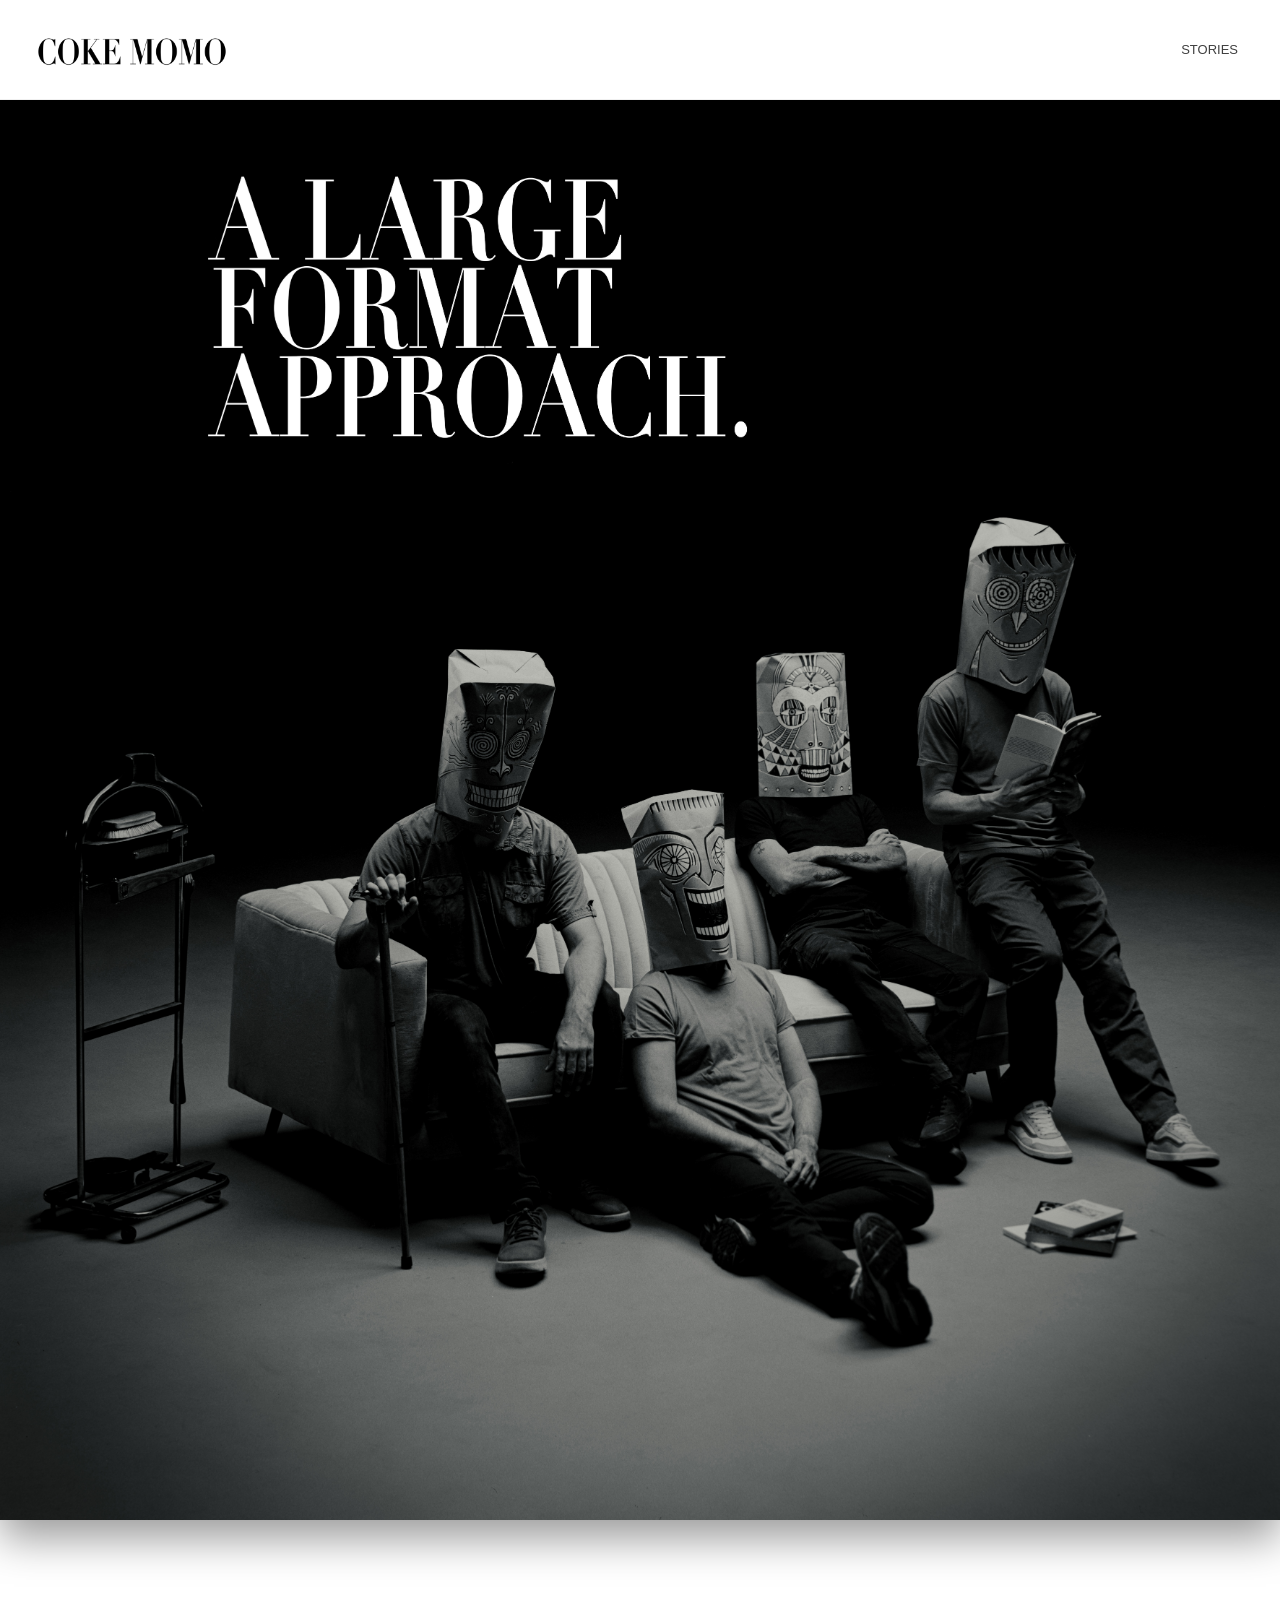
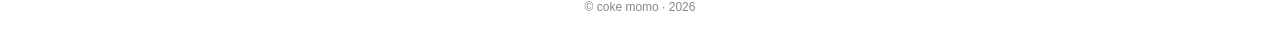
==== index.html @ 91bf399f "Update site 2025-12-26 10:56" ====
<!doctype html>
<html lang="es">
<head>
  <meta charset="utf-8" />
  <meta name="viewport" content="width=device-width,initial-scale=1" />

  <title>coke momo</title>
  <meta name="description" content="Visual stories and photography by coke momo.">
  <link rel="canonical" href="https://www.cokemomo.com/">

  <link rel="icon" href="/favicon.png" sizes="512x512" type="image/png">
  <link rel="icon" href="/favicon-32.png" sizes="32x32" type="image/png">
  <link rel="apple-touch-icon" href="/apple-touch-icon.png">
  <meta name="theme-color" content="#ffffff">

  <meta property="og:type" content="website">
  <meta property="og:url" content="https://www.cokemomo.com/">
  <meta property="og:title" content="coke momo">
  <meta property="og:description" content="Visual stories and photography.">
  <meta property="og:image" content="https://www.cokemomo.com/OG.png">
  
  <meta name="twitter:card" content="summary_large_image">
  <meta name="twitter:title" content="coke momo">
  <meta name="twitter:image" content="https://www.cokemomo.com/OG.png">

  <style>
    :root{
      --bg:#ffffff;
      --page-max: 1400px;
      --page-pad: 32px;
      --header-height: 100px; 
      --header-border-width: 1px;
      --header-border-color: rgba(0,0,0,.06);
      --logo-width: 200px;
      --gap: 32px;
      --radius: 16px;
      --border: 0px solid rgba(0,0,0,0.30);
      --shadow: 0 18px 40px rgba(0,0,0,.40);
      --ui-font-size: 13px;
      --ui-opacity: .75;
      --footer-font-size: 12px;
      --footer-opacity: .5;
      --footer-padding: 48px 0 24px;
      --tile-aspect: 4 / 5;
      --wide-aspect: 16 / 9;
    }

    *{ box-sizing:border-box; }
    
    html,body{ 
        margin:0; padding:0; background:var(--bg); color:#111; 
        -webkit-user-select: none; user-select: none;
        overflow-x: hidden; 
        cursor: default;
    }
    img { -webkit-user-drag: none; user-drag: none; pointer-events: none; }

    body{
      font-family:-apple-system,BlinkMacSystemFont, "Helvetica Neue",Helvetica,Arial,sans-serif;
    }

    /* ===== HEADER FIJO ===== */
    header{
      position: fixed; 
      top: 0; left: 0; width: 100%; height: var(--header-height);
      z-index: 5000;
      background: rgba(255,255,255,.98);
      backdrop-filter: blur(8px);
      border-bottom: var(--header-border-width) solid var(--header-border-color);
      display: flex; align-items: center;
    }

    .header-inner{
      width: 100%; max-width: var(--page-max); margin: 0 auto; padding: 0 var(--page-pad);
      display:flex; align-items:center; justify-content:space-between; height: 100%;
    }

    .logo{
      width: var(--logo-width); max-width:60vw; cursor:pointer; user-select:none; pointer-events: auto; 
    }

    .menu{ position: relative; font-size: var(--ui-font-size); opacity: var(--ui-opacity); }
    .menu button{ background:none; border:none; font:inherit; cursor:pointer; padding:6px 10px; }

    .menu-list{
      position:absolute; right:0; top:100%; margin-top:10px;
      background:#fff; border:1px solid rgba(0,0,0,.08);
      border-radius:10px; box-shadow:0 12px 30px rgba(0,0,0,.08);
      display:none; min-width:160px; overflow:hidden;
    }
    .menu.open .menu-list{ display:block; }

    .menu-list button{
      width:100%; text-align:left; padding:10px 14px; border:none;
      background:none; cursor:pointer; font-size:13px;
    }
    .menu-list button:hover{ background: rgba(0,0,0,.04); }

    main{
      max-width: var(--page-max); margin: 0 auto; padding: var(--page-pad);
      margin-top: var(--header-height); 
      min-height: calc(100vh - var(--header-height));
    }

    section{ display:none; }
    section.active{ display:block; }

    .story-header{ margin-bottom: 32px; }
    .story-title-row{ display:flex; align-items: baseline; gap: 18px; flex-wrap: wrap; }
    .story-title{ font-size: 18px; font-weight: 500; letter-spacing: .04em; text-transform: uppercase; user-select:none; }
    .story-subtitle{ font-size: 15px; font-weight: 400; font-style: italic; opacity: .78; user-select:none; white-space: nowrap; }

    /* ===== PORTADA ===== */
    .home-hero{
      width: 100vw; position: relative; left: 50%; right: 50%;
      margin-left: -50vw; margin-right: -50vw;
      display:block; object-fit: cover; box-shadow: var(--shadow);
      margin-top: -32px; 
    }

    .grid{ display:grid; grid-template-columns: repeat(2,1fr); gap: var(--gap); }
    @media (max-width: 900px){ .grid{ grid-template-columns:1fr; } }

    .tile{
      position: relative; overflow:hidden; border-radius: var(--radius);
      border: var(--border); box-shadow: var(--shadow); 
      cursor: none; 
      background:#fff; aspect-ratio: var(--tile-aspect); pointer-events: auto;
    }
    .tile.wide{ grid-column: span 2; aspect-ratio: var(--wide-aspect); }

    .tile img{
      position:absolute; inset:0; width:100%; height:100%;
      object-fit: cover; display:block; user-select:none;
    }

    footer{
      max-width: var(--page-max); margin: 0 auto; padding: var(--footer-padding);
      text-align:center; font-size: var(--footer-font-size); opacity: var(--footer-opacity); user-select:none;
    }

    /* ===== LIGHTBOX (ESCRITORIO) ===== */
    .lightbox{
      position: fixed; top: var(--header-height); left: 0; width: 100%;
      height: calc(100vh - var(--header-height)); 
      display:none; z-index: 4000; background: #ffffff;
      align-items: center; justify-content: center;
      touch-action: none; overflow: hidden;
      cursor: none; 
    }

    .lightbox.open{ display:flex; }

    .lb-ui{ position: absolute; inset:0; pointer-events:none; z-index:4100; }
    .lightbox.direct-zoom .lb-btn { display: none; }
    .lightbox.direct-zoom .caption { display: none; }

    .lightbox-inner{ width: 100%; height: 100%; position: relative; overflow: hidden; }
    .lb-stage{ width:100%; height:100%; display:flex; align-items:center; justify-content:center; }

    .lightbox-img{
      max-width:100%; max-height:100%; object-fit: contain;
      transform-origin: center center; will-change: transform;
      pointer-events: none; transition: none; 
    }
    
    .lb-protection {
      position: absolute; inset: 0; z-index: 4050; 
      cursor: none; 
    }

    .caption{
      position: absolute; bottom: 20px; left:0; width:100%;
      font-size:13px; opacity:.8; text-align:center;
      pointer-events: none; z-index: 4200;
      background: rgba(255,255,255,0.8); padding: 5px 0;
    }

    /* ===== MENSAJE EN EL CURSOR ===== */
    .cursor-msg {
        position: fixed;
        top: 0; left: 0;
        pointer-events: none;
        z-index: 6000;
        padding: 6px 10px;
        background: rgba(0, 0, 0, 0.85);
        color: white;
        font-size: 10px;
        font-weight: 500;
        text-transform: uppercase;
        letter-spacing: 0.05em;
        border-radius: 4px;
        opacity: 0;
        transform: translate(15px, 15px);
        transition: opacity 0.2s ease, transform 0.1s ease;
        white-space: nowrap;
    }
    
    .cursor-msg.visible { opacity: 1; }

    @media (max-width: 600px){
      :root{ --page-pad:18px; --logo-width:160px; --gap:22px; --wide-aspect: 4 / 3; --header-height: 80px; }
      .tile.wide{ grid-column: span 1; }
      .cursor-msg { display: none; }
      .home-hero { margin-top: -18px; } 
    }

    /* =========================================
       CONFIGURACIÓN ZOOM 300% MÓVIL
       ========================================= */
    @media (max-width: 900px) {
        .lightbox { display: none; } 
        
        .lightbox.open {
            display: block; 
            /* Importante: Permitir scroll en ambas direcciones */
            overflow: auto; 
            -webkit-overflow-scrolling: touch;
            touch-action: auto;
            padding: 0;
        }

        .lightbox-inner {
            height: auto;
            min-height: 100%;
            overflow: visible;
            display: flex; /* Para centrar contenido si es pequeño, aunque aquí será gigante */
            align-items: flex-start;
            justify-content: flex-start;
        }
        
        .lb-stage {
            display: block;
            width: auto;
            height: auto;
            padding: 0;
        }

        .lightbox-img {
            /* AQUI ESTA LA MAGIA: Forzamos ancho 300% de la pantalla */
            width: 300vw !important; 
            max-width: none !important;
            height: auto !important;
            max-height: none !important;
            
            transform: none !important;
            margin: 0;
            display: block;
            
            /* Reactivamos los eventos para poder hacer click y cerrar */
            pointer-events: auto; 
            cursor: zoom-out;
        }

        .lb-protection { display: none !important; }

        /* Ocultamos caption en móvil para que no moleste al hacer pan */
        .caption { display: none !important; }
        
        /* Ocultamos flechas en móvil */
        .lb-btn { display: none !important; }
    }
  </style>
</head>

<body oncontextmenu="return false;">

<div class="cursor-msg" id="cursorMsg">CLICK TO ZOOM</div>

<header>
  <div class="header-inner">
    <img src="assets/img/logo.png" class="logo" id="logoHome">
    <div class="menu" id="menu">
      <button id="menuToggle">STORIES</button>
      <div class="menu-list">
        <button data-target="home">HOME</button>
        <button data-target="story-01">PSILICON FLESH</button>
        <button data-target="story-02">HELD IN TIME</button>
        <button data-target="story-03">PATH</button>
        <button data-target="story-04">STRINGS</button>
        <button data-target="story-05">PORTRAITURE</button>
        <button data-target="story-06">CORE</button>
      </div>
    </div>
  </div>
</header>

<main>
  <section id="home" class="active">
    <img src="assets/img/photos/MAIN.jpg" class="home-hero" alt="coke momo">
  </section>

  <section id="story-01">
    <div class="story-header"><div class="story-title-row"><div class="story-title"></div><div class="story-subtitle"></div></div></div>
    <div class="grid"></div>
  </section>
  <section id="story-02">
    <div class="story-header"><div class="story-title-row"><div class="story-title"></div><div class="story-subtitle"></div></div></div>
    <div class="grid"></div>
  </section>
  <section id="story-03">
    <div class="story-header"><div class="story-title-row"><div class="story-title"></div><div class="story-subtitle"></div></div></div>
    <div class="grid"></div>
  </section>
  <section id="story-04">
    <div class="story-header"><div class="story-title-row"><div class="story-title"></div><div class="story-subtitle"></div></div></div>
    <div class="grid"></div>
  </section>
  <section id="story-05">
    <div class="story-header"><div class="story-title-row"><div class="story-title"></div><div class="story-subtitle"></div></div></div>
    <div class="grid"></div>
  </section>
  <section id="story-06">
    <div class="story-header"><div class="story-title-row"><div class="story-title"></div><div class="story-subtitle"></div></div></div>
    <div class="grid"></div>
  </section>
</main>

<footer>© coke momo · 2026</footer>

<div class="lightbox" id="lightbox" aria-hidden="true">
  <div class="lb-ui">
    <button class="lb-btn lb-close" id="lbClose">×</button>
    <button class="lb-btn lb-prev" id="lbPrev">‹</button>
    <button class="lb-btn lb-next" id="lbNext">›</button>
  </div>
  <div class="lightbox-inner">
    <div class="lb-stage">
      <div class="lb-protection" id="lbProtection"></div>
      <img class="lightbox-img" id="lbImg" alt="">
    </div>
    <div class="caption" id="lbCaption"></div>
  </div>
</div>

<script>
  const MAX_PHOTOS = 40;
  const EXT = '.jpg';
  const WIDE_RATIO = 1.1;
  const ZOOM_SCALE_DESKTOP = 2; // Zoom para PC
  
  const getHeaderHeight = () => parseInt(getComputedStyle(document.documentElement).getPropertyValue('--header-height'));

  let captions = {};
  let currentList = [];
  let currentIndex = -1;

  const lightbox = document.getElementById('lightbox');
  const lbImg = document.getElementById('lbImg');
  const lbProtection = document.getElementById('lbProtection');
  const lbCaption = document.getElementById('lbCaption');
  const cursorMsg = document.getElementById('cursorMsg');

  const STORY_DESCRIPTIONS = {
    "story-01": "Band Press Photos.",
    "story-02": "The process of the unique.",
    "story-03": "Images from the path itself.",
    "story-04": "People around.",
    "story-05": "Studio lighting.",
    "story-06": "What moves us."
  };

  document.addEventListener('mousemove', (e) => {
    cursorMsg.style.left = e.clientX + 'px';
    cursorMsg.style.top = e.clientY + 'px';
  });

  function showCursorMsg(text) {
    if (window.innerWidth > 900) { 
        cursorMsg.textContent = text;
        cursorMsg.classList.add('visible');
    }
  }
  function hideCursorMsg() {
    cursorMsg.classList.remove('visible');
  }

  lbProtection.addEventListener('mouseenter', () => showCursorMsg('CLICK TO ZOOM OUT'));
  lbProtection.addEventListener('mouseleave', hideCursorMsg);


  function setActiveSection(id){
    document.querySelectorAll('section').forEach(s => s.classList.remove('active'));
    document.getElementById(id).classList.add('active');
  }
  function goHome(){ setActiveSection('home'); }

  async function loadStory(storyId){
    const section = document.getElementById(storyId);
    const grid = section.querySelector('.grid');
    const titleEl = section.querySelector('.story-title');
    const subtitleEl = section.querySelector('.story-subtitle');
    const btn = document.querySelector(`.menu-list button[data-target="${storyId}"]`);
    
    titleEl.textContent = btn ? btn.textContent : '';
    const desc = STORY_DESCRIPTIONS[storyId] || "Ten small moments.";
    subtitleEl.textContent = " / " + desc;

    grid.innerHTML = '';
    captions = {};
    currentList = [];
    const base = `assets/img/stories/${storyId}/`;

    try{
      const r = await fetch(base + 'captions.json', { cache:'no-store' });
      if (r.ok) captions = await r.json();
    }catch(e){}

    for(let i=1;i<=MAX_PHOTOS;i++){
      const name = `PHOTO-${i}${EXT}`;
      const src = base + name;
      const tile = document.createElement('div');
      tile.className = 'tile';
      const img = document.createElement('img');
      img.src = src; img.loading = 'lazy'; img.alt = '';
      
      tile.addEventListener('mouseenter', () => showCursorMsg('CLICK TO ZOOM'));
      tile.addEventListener('mouseleave', hideCursorMsg);

      img.addEventListener('load', () => {
        if (img.naturalWidth / img.naturalHeight > WIDE_RATIO) tile.classList.add('wide');
        currentList.push({ src, name, caption: captions[name] || '' });
      });
      img.addEventListener('error', () => tile.remove());
      
      tile.addEventListener('click', () => {
        const idx = currentList.findIndex(x => x.name === name);
        hideCursorMsg();
        openLightbox(idx >= 0 ? idx : 0);
      });
      tile.appendChild(img);
      grid.appendChild(tile);
    }
  }

  function openLightbox(index){
    if (!currentList.length) return;
    currentIndex = (index + currentList.length) % currentList.length;
    const item = currentList[currentIndex];
    lbImg.src = item.src;
    lbCaption.textContent = item.caption || '';
    
    lightbox.classList.add('open', 'direct-zoom');
    lightbox.setAttribute('aria-hidden','false');
    document.body.style.overflow = 'hidden';

    // LÓGICA MÓVIL vs ESCRITORIO
    if (window.innerWidth > 900) {
      // ESCRITORIO: Iniciar paneo ratón
      const hOffset = getHeaderHeight();
      requestAnimationFrame(() => updatePan(window.innerWidth / 2, (window.innerHeight - hOffset) / 2));
    } else {
      // MÓVIL: Centrar el scroll automáticamente al abrir
      setTimeout(() => {
         // Intentar centrar la imagen gigante en la pantalla
         lightbox.scrollLeft = (lightbox.scrollWidth - window.innerWidth) / 2;
         lightbox.scrollTop = (lightbox.scrollHeight - window.innerHeight) / 2;
      }, 10);
    }
  }

  function closeLightbox(){
    lightbox.classList.remove('open', 'direct-zoom');
    lightbox.setAttribute('aria-hidden','true');
    lbImg.src = '';
    document.body.style.overflow = '';
    hideCursorMsg();
  }

  function updatePan(mouseX, mouseY){
    // Si es móvil, no calculamos nada
    if (window.innerWidth <= 900) return;

    if (!lbImg.naturalWidth) return;

    const hOffset = getHeaderHeight();
    const viewportW = window.innerWidth;
    const viewportH = window.innerHeight - hOffset;

    const imgRatio = lbImg.naturalWidth / lbImg.naturalHeight;
    const screenRatio = viewportW / viewportH;

    let renderW, renderH;

    if (imgRatio > screenRatio) {
      renderW = viewportW; renderH = viewportW / imgRatio;
    } else {
      renderH = viewportH; renderW = viewportH * imgRatio;
    }

    const scaledW = renderW * ZOOM_SCALE_DESKTOP;
    const scaledH = renderH * ZOOM_SCALE_DESKTOP;

    const overflowX = Math.max(0, scaledW - viewportW);
    const overflowY = Math.max(0, scaledH - viewportH);

    const xPerc = mouseX / viewportW;
    const yPerc = Math.max(0, Math.min(1, (mouseY - hOffset) / viewportH));

    const moveX = (0.5 - xPerc) * overflowX;
    const moveY = (0.5 - yPerc) * overflowY;

    lbImg.style.transform = `translate(${moveX}px, ${moveY}px) scale(${ZOOM_SCALE_DESKTOP})`;
  }

  lbProtection.addEventListener('mousemove', (e) => {
    requestAnimationFrame(() => { updatePan(e.clientX, e.clientY); });
  });

  // CERRAR LIGHTBOX
  lbProtection.addEventListener('click', closeLightbox);
  // En móvil, como la imagen es gigante y tapa el lbProtection, añadimos evento directo a la imagen
  lbImg.addEventListener('click', closeLightbox); 
  
  document.getElementById('lbClose').addEventListener('click', closeLightbox);
  document.addEventListener('keydown', (e) => { if (e.key === 'Escape') closeLightbox(); });

  const menu = document.getElementById('menu');
  document.getElementById('menuToggle').addEventListener('click', () => { menu.classList.toggle('open'); });
  document.addEventListener('click', (e) => { if (!menu.contains(e.target)) menu.classList.remove('open'); });
  
  document.querySelectorAll('.menu-list button').forEach(btn => {
    btn.addEventListener('click', async () => {
      const id = btn.dataset.target;
      menu.classList.remove('open');
      setActiveSection(id);
      if (id.startsWith('story')) await loadStory(id); else goHome();
    });
  });

  document.getElementById('logoHome').addEventListener('click', goHome);
</script>

</body>
</html>
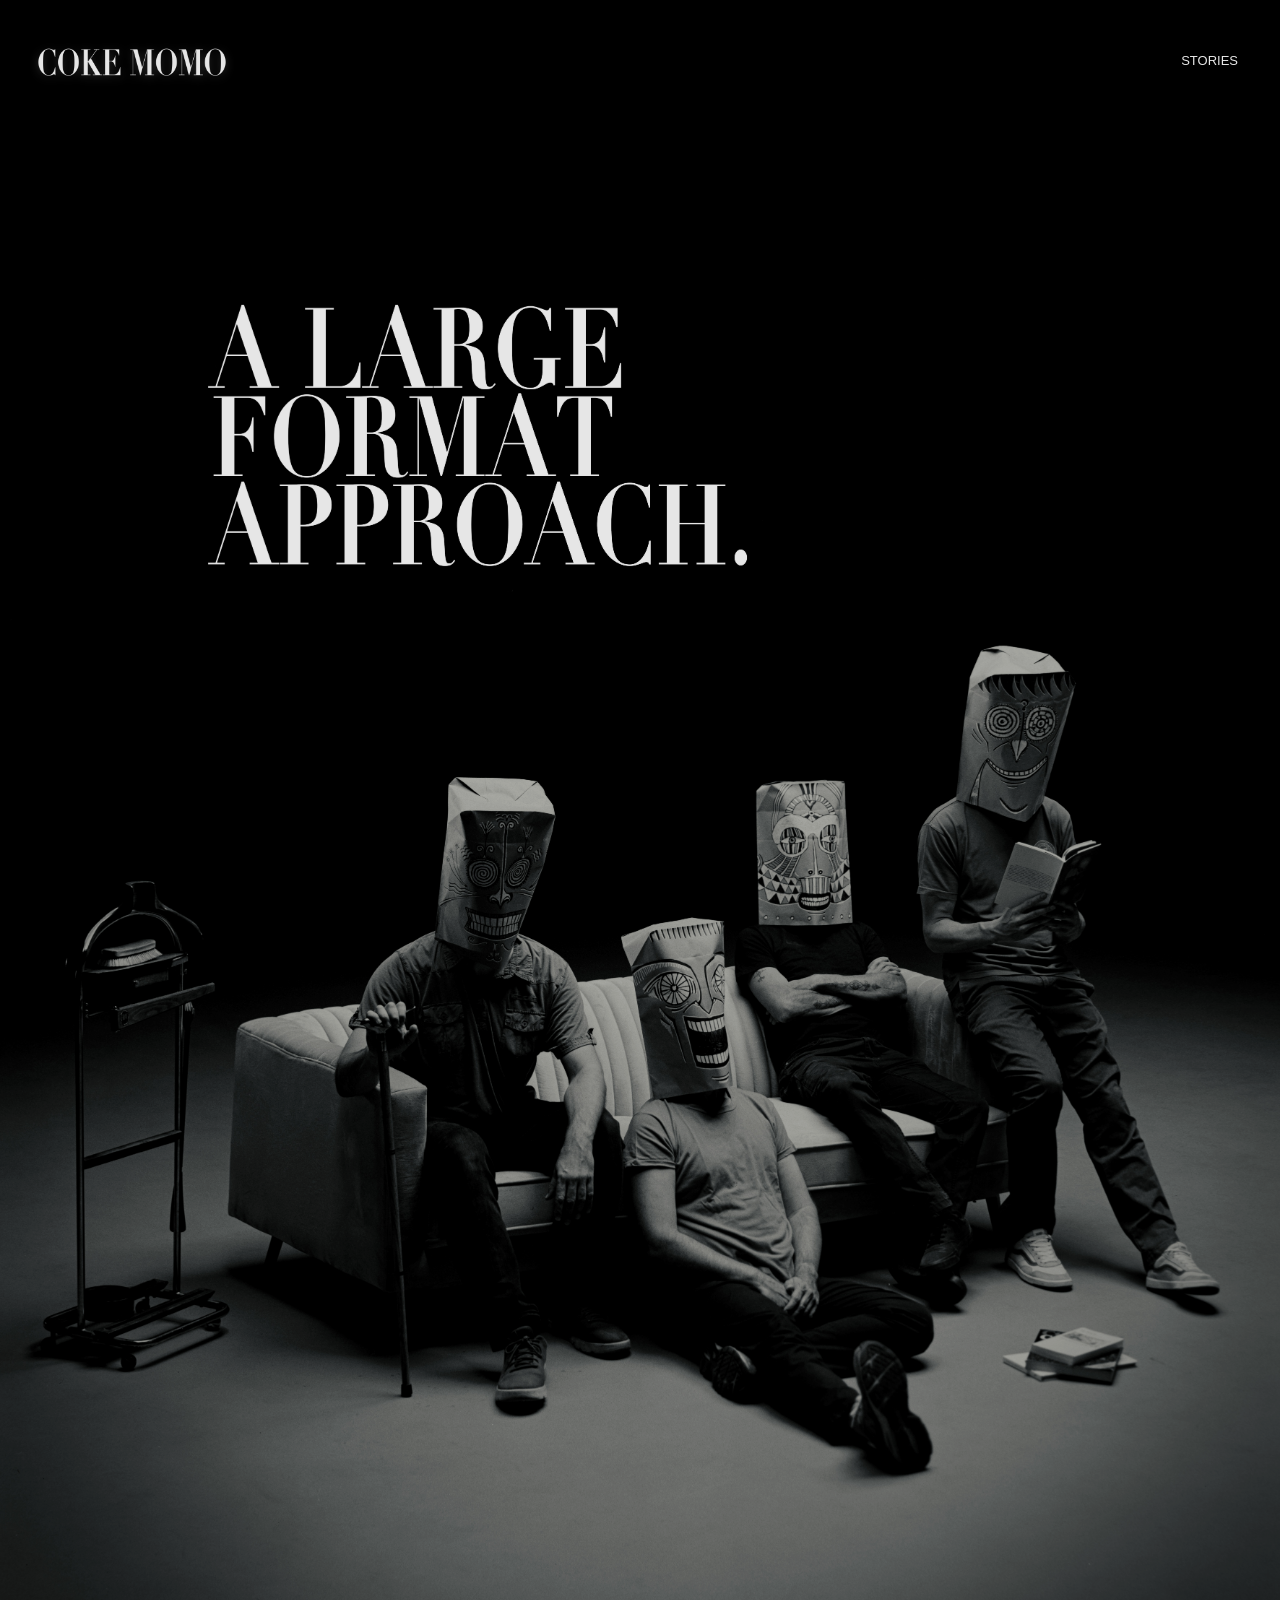
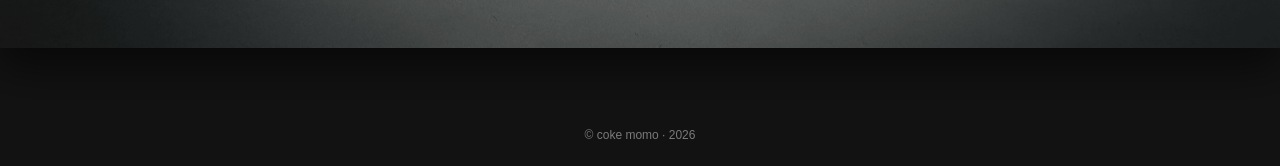
==== commit 0162636b: "Update site 2025-12-26 12:39" ====
--- a/index.html
+++ b/index.html
@@ -11,31 +11,29 @@
   <link rel="icon" href="/favicon.png" sizes="512x512" type="image/png">
   <link rel="icon" href="/favicon-32.png" sizes="32x32" type="image/png">
   <link rel="apple-touch-icon" href="/apple-touch-icon.png">
-  <meta name="theme-color" content="#ffffff">
-
-  <meta property="og:type" content="website">
-  <meta property="og:url" content="https://www.cokemomo.com/">
-  <meta property="og:title" content="coke momo">
-  <meta property="og:description" content="Visual stories and photography.">
-  <meta property="og:image" content="https://www.cokemomo.com/OG.png">
-  
-  <meta name="twitter:card" content="summary_large_image">
-  <meta name="twitter:title" content="coke momo">
-  <meta name="twitter:image" content="https://www.cokemomo.com/OG.png">
+  <meta name="theme-color" content="#121212">
 
   <style>
     :root{
-      --bg:#ffffff;
+      /* --- COLORES DARK MODE --- */
+      --bg: #121212;             
+      --text-main: #e0e0e0;      
+      --text-muted: #888888;     
+      
       --page-max: 1400px;
       --page-pad: 32px;
-      --header-height: 100px; 
-      --header-border-width: 1px;
-      --header-border-color: rgba(0,0,0,.06);
+      --header-height: 120px; 
+      
+      --header-border-width: 0px; 
+      --header-border-color: transparent;
+      
       --logo-width: 200px;
       --gap: 32px;
       --radius: 16px;
-      --border: 0px solid rgba(0,0,0,0.30);
-      --shadow: 0 18px 40px rgba(0,0,0,.40);
+      
+      --border: 1px solid rgba(255,255,255,0.1); 
+      --shadow: 0 18px 40px rgba(0,0,0,.60); 
+      
       --ui-font-size: 13px;
       --ui-opacity: .75;
       --footer-font-size: 12px;
@@ -48,7 +46,7 @@
     *{ box-sizing:border-box; }
     
     html,body{ 
-        margin:0; padding:0; background:var(--bg); color:#111; 
+        margin:0; padding:0; background:var(--bg); color:var(--text-main); 
         -webkit-user-select: none; user-select: none;
         overflow-x: hidden; 
         cursor: default;
@@ -59,15 +57,58 @@
       font-family:-apple-system,BlinkMacSystemFont, "Helvetica Neue",Helvetica,Arial,sans-serif;
     }
 
-    /* ===== HEADER FIJO ===== */
+    /* ===== HEADER FIXED ===== */
     header{
       position: fixed; 
       top: 0; left: 0; width: 100%; height: var(--header-height);
       z-index: 5000;
-      background: rgba(255,255,255,.98);
-      backdrop-filter: blur(8px);
-      border-bottom: var(--header-border-width) solid var(--header-border-color);
+      background: transparent; 
       display: flex; align-items: center;
+      
+      /* TRANSICIÓN DE OPACIDAD (Para ocultarlo suavemente en zoom) */
+      transition: opacity 0.4s ease, visibility 0.4s ease;
+      opacity: 1;
+      visibility: visible;
+    }
+    
+    /* CLASE PARA OCULTAR HEADER EN ZOOM */
+    header.hidden {
+        opacity: 0;
+        visibility: hidden;
+        pointer-events: none;
+    }
+
+    /* CAPA DE FONDO (EFECTO CRISTAL + GRADIENTE) */
+    header::before {
+      content: "";
+      position: absolute;
+      inset: 0; 
+      z-index: -1; 
+      transition: opacity 0.6s ease, background 0.6s ease;
+      
+      /* --- HOME --- */
+      background: linear-gradient(to bottom, rgba(0,0,0,0.8) 0%, rgba(0,0,0,0.2) 100%);
+      backdrop-filter: blur(10px);
+      -webkit-backdrop-filter: blur(10px);
+      -webkit-mask-image: linear-gradient(to bottom, black 40%, transparent 100%);
+      mask-image: linear-gradient(to bottom, black 40%, transparent 100%);
+      opacity: 1;
+    }
+
+    /* --- MODO STORIES (GRADIENTE NEGRO OSCURO) --- */
+    header.story-mode::before {
+      /* Negro Puro */
+      background: #121212; 
+      
+      /* Blur para suavizar lo de atrás */
+      backdrop-filter: blur(15px);
+      -webkit-backdrop-filter: blur(15px);
+      
+      /* MÁSCARA CORREGIDA: Sólido arriba (black), transparente abajo */
+      /* black 50% = Negro sólido hasta la mitad del header */
+      /* transparent 100% = Se desvanece al final */
+      -webkit-mask-image: linear-gradient(to bottom, black 0%, transparent 100%);
+      mask-image: linear-gradient(to bottom, black 80%, transparent 0%);
     }
 
     .header-inner{
@@ -75,26 +116,43 @@
       display:flex; align-items:center; justify-content:space-between; height: 100%;
     }
 
+    /* LOGO CON GLOW INTENSO */
     .logo{
       width: var(--logo-width); max-width:60vw; cursor:pointer; user-select:none; pointer-events: auto; 
-    }
-
-    .menu{ position: relative; font-size: var(--ui-font-size); opacity: var(--ui-opacity); }
-    .menu button{ background:none; border:none; font:inherit; cursor:pointer; padding:6px 10px; }
+      filter: invert(1) brightness(0.9); 
+      transition: filter 0.4s ease;
+      filter: drop-shadow(0 2px 4px rgba(0,0,0,0.2)) invert(1) brightness(0.9);
+    }
+    
+    .logo:hover { 
+        /* Glow blanco intenso */
+        filter: drop-shadow(0 0 20px rgba(255,255,255,0.9)) invert(1) brightness(2); 
+    }
+
+    .menu{ position: relative; font-size: var(--ui-font-size); opacity: 1; color: #fff; }
+    
+    .menu button{ 
+        background:none; border:none; font:inherit; cursor:pointer; padding:6px 10px; color: #fff; 
+        text-shadow: 0 1px 4px rgba(0,0,0,0.5); 
+        opacity: 0.9; transition: opacity 0.3s;
+    }
+    .menu button:hover { opacity: 1; }
 
     .menu-list{
       position:absolute; right:0; top:100%; margin-top:10px;
-      background:#fff; border:1px solid rgba(0,0,0,.08);
-      border-radius:10px; box-shadow:0 12px 30px rgba(0,0,0,.08);
+      background: #1a1a1a; 
+      border: 1px solid #333;
+      border-radius:10px; box-shadow:0 12px 30px rgba(0,0,0,.5);
       display:none; min-width:160px; overflow:hidden;
     }
     .menu.open .menu-list{ display:block; }
 
     .menu-list button{
       width:100%; text-align:left; padding:10px 14px; border:none;
-      background:none; cursor:pointer; font-size:13px;
-    }
-    .menu-list button:hover{ background: rgba(0,0,0,.04); }
+      background:none; cursor:pointer; font-size:13px; color: #bbb;
+      text-shadow: none; 
+    }
+    .menu-list button:hover{ background: rgba(255,255,255,.1); color: #fff; }
 
     main{
       max-width: var(--page-max); margin: 0 auto; padding: var(--page-pad);
@@ -110,12 +168,13 @@
     .story-title{ font-size: 18px; font-weight: 500; letter-spacing: .04em; text-transform: uppercase; user-select:none; }
     .story-subtitle{ font-size: 15px; font-weight: 400; font-style: italic; opacity: .78; user-select:none; white-space: nowrap; }
 
-    /* ===== PORTADA ===== */
+    /* ===== PORTADA FULL SCREEN ===== */
     .home-hero{
       width: 100vw; position: relative; left: 50%; right: 50%;
       margin-left: -50vw; margin-right: -50vw;
       display:block; object-fit: cover; box-shadow: var(--shadow);
-      margin-top: -32px; 
+      margin-top: calc((var(--header-height) + var(--page-pad)) * -1); 
+      filter: brightness(0.9);
     }
 
     .grid{ display:grid; grid-template-columns: repeat(2,1fr); gap: var(--gap); }
@@ -125,7 +184,8 @@
       position: relative; overflow:hidden; border-radius: var(--radius);
       border: var(--border); box-shadow: var(--shadow); 
       cursor: none; 
-      background:#fff; aspect-ratio: var(--tile-aspect); pointer-events: auto;
+      background: #000; 
+      aspect-ratio: var(--tile-aspect); pointer-events: auto;
     }
     .tile.wide{ grid-column: span 2; aspect-ratio: var(--wide-aspect); }
 
@@ -139,11 +199,20 @@
       text-align:center; font-size: var(--footer-font-size); opacity: var(--footer-opacity); user-select:none;
     }
 
-    /* ===== LIGHTBOX (ESCRITORIO) ===== */
+    /* ===== LIGHTBOX CON BLUR ===== */
     .lightbox{
-      position: fixed; top: var(--header-height); left: 0; width: 100%;
-      height: calc(100vh - var(--header-height)); 
-      display:none; z-index: 4000; background: #ffffff;
+      position: fixed; 
+      top: 0; 
+      left: 0; 
+      width: 100%; 
+      height: 100%; 
+      display:none; 
+      z-index: 6000; /* Z-Index alto */
+      
+      background: rgba(18,18,18,0.85); 
+      backdrop-filter: blur(25px);      
+      -webkit-backdrop-filter: blur(25px); 
+      
       align-items: center; justify-content: center;
       touch-action: none; overflow: hidden;
       cursor: none; 
@@ -151,7 +220,13 @@
 
     .lightbox.open{ display:flex; }
 
-    .lb-ui{ position: absolute; inset:0; pointer-events:none; z-index:4100; }
+    .lb-ui{ position: absolute; inset:0; pointer-events:none; z-index:6100; }
+    
+    .lb-btn { color: #fff; background: rgba(0,0,0,0.5); border-radius: 50%; width: 40px; height: 40px; border:none; cursor: pointer; font-size: 20px; position: absolute; pointer-events: auto; }
+    .lb-close { top: 20px; right: 20px; }
+    .lb-prev { top: 50%; left: 20px; transform: translateY(-50%); }
+    .lb-next { top: 50%; right: 20px; transform: translateY(-50%); }
+
     .lightbox.direct-zoom .lb-btn { display: none; }
     .lightbox.direct-zoom .caption { display: none; }
 
@@ -160,7 +235,7 @@
 
     .lightbox-img{
       max-width:100%; max-height:100%; object-fit: contain;
-      transform-origin: center center; will-change: transform;
+      transform-origin: center center; 
       pointer-events: none; transition: none; 
     }
     
@@ -173,92 +248,49 @@
       position: absolute; bottom: 20px; left:0; width:100%;
       font-size:13px; opacity:.8; text-align:center;
       pointer-events: none; z-index: 4200;
-      background: rgba(255,255,255,0.8); padding: 5px 0;
+      color: #ccc; 
+      background: rgba(0,0,0,0.6); padding: 5px 0;
     }
 
     /* ===== MENSAJE EN EL CURSOR ===== */
     .cursor-msg {
-        position: fixed;
-        top: 0; left: 0;
-        pointer-events: none;
-        z-index: 6000;
+        position: fixed; top: 0; left: 0; pointer-events: none; z-index: 7000;
         padding: 6px 10px;
-        background: rgba(0, 0, 0, 0.85);
-        color: white;
-        font-size: 10px;
-        font-weight: 500;
-        text-transform: uppercase;
-        letter-spacing: 0.05em;
-        border-radius: 4px;
-        opacity: 0;
+        background: rgba(255, 255, 255, 0.9); color: #000; 
+        font-size: 10px; font-weight: 500; text-transform: uppercase; letter-spacing: 0.05em;
+        border-radius: 4px; opacity: 0;
         transform: translate(15px, 15px);
         transition: opacity 0.2s ease, transform 0.1s ease;
         white-space: nowrap;
     }
-    
     .cursor-msg.visible { opacity: 1; }
 
     @media (max-width: 600px){
       :root{ --page-pad:18px; --logo-width:160px; --gap:22px; --wide-aspect: 4 / 3; --header-height: 80px; }
       .tile.wide{ grid-column: span 1; }
       .cursor-msg { display: none; }
-      .home-hero { margin-top: -18px; } 
-    }
-
-    /* =========================================
-       CONFIGURACIÓN ZOOM 300% MÓVIL
-       ========================================= */
+      .home-hero { margin-top: calc((var(--header-height) + var(--page-pad)) * -1); } 
+    }
+
     @media (max-width: 900px) {
         .lightbox { display: none; } 
         
         .lightbox.open {
-            display: block; 
-            /* Importante: Permitir scroll en ambas direcciones */
-            overflow: auto; 
-            -webkit-overflow-scrolling: touch;
-            touch-action: auto;
-            padding: 0;
+            display: block; overflow: auto; 
+            -webkit-overflow-scrolling: touch; touch-action: auto; padding: 0;
         }
-
         .lightbox-inner {
-            height: auto;
-            min-height: 100%;
-            overflow: visible;
-            display: flex; /* Para centrar contenido si es pequeño, aunque aquí será gigante */
-            align-items: flex-start;
-            justify-content: flex-start;
+            height: auto; min-height: 100%; overflow: visible;
+            display: flex; align-items: flex-start; justify-content: flex-start;
         }
-        
-        .lb-stage {
-            display: block;
-            width: auto;
-            height: auto;
-            padding: 0;
+        .lb-stage { display: block; width: auto; height: auto; padding: 0; }
+        .lightbox-img {
+            width: 300vw !important; max-width: none !important;
+            height: auto !important; max-height: none !important;
+            transform: none !important; margin: 0; display: block;
+            pointer-events: auto; cursor: zoom-out;
         }
-
-        .lightbox-img {
-            /* AQUI ESTA LA MAGIA: Forzamos ancho 300% de la pantalla */
-            width: 300vw !important; 
-            max-width: none !important;
-            height: auto !important;
-            max-height: none !important;
-            
-            transform: none !important;
-            margin: 0;
-            display: block;
-            
-            /* Reactivamos los eventos para poder hacer click y cerrar */
-            pointer-events: auto; 
-            cursor: zoom-out;
-        }
-
-        .lb-protection { display: none !important; }
-
-        /* Ocultamos caption en móvil para que no moleste al hacer pan */
-        .caption { display: none !important; }
-        
-        /* Ocultamos flechas en móvil */
-        .lb-btn { display: none !important; }
+        .lb-protection, .caption, .lb-btn { display: none !important; }
     }
   </style>
 </head>
@@ -274,12 +306,12 @@
       <button id="menuToggle">STORIES</button>
       <div class="menu-list">
         <button data-target="home">HOME</button>
-        <button data-target="story-01">PSILICON FLESH</button>
-        <button data-target="story-02">HELD IN TIME</button>
-        <button data-target="story-03">PATH</button>
-        <button data-target="story-04">STRINGS</button>
-        <button data-target="story-05">PORTRAITURE</button>
-        <button data-target="story-06">CORE</button>
+        <button data-target="psilicon-flesh">PSILICON FLESH</button>
+        <button data-target="held-in-time">HELD IN TIME</button>
+        <button data-target="path">PATH</button>
+        <button data-target="strings">STRINGS</button>
+        <button data-target="portraiture">PORTRAITURE</button>
+        <button data-target="core">CORE</button>
       </div>
     </div>
   </div>
@@ -290,27 +322,27 @@
     <img src="assets/img/photos/MAIN.jpg" class="home-hero" alt="coke momo">
   </section>
 
-  <section id="story-01">
+  <section id="psilicon-flesh">
     <div class="story-header"><div class="story-title-row"><div class="story-title"></div><div class="story-subtitle"></div></div></div>
     <div class="grid"></div>
   </section>
-  <section id="story-02">
+  <section id="held-in-time">
     <div class="story-header"><div class="story-title-row"><div class="story-title"></div><div class="story-subtitle"></div></div></div>
     <div class="grid"></div>
   </section>
-  <section id="story-03">
+  <section id="path">
     <div class="story-header"><div class="story-title-row"><div class="story-title"></div><div class="story-subtitle"></div></div></div>
     <div class="grid"></div>
   </section>
-  <section id="story-04">
+  <section id="strings">
     <div class="story-header"><div class="story-title-row"><div class="story-title"></div><div class="story-subtitle"></div></div></div>
     <div class="grid"></div>
   </section>
-  <section id="story-05">
+  <section id="portraiture">
     <div class="story-header"><div class="story-title-row"><div class="story-title"></div><div class="story-subtitle"></div></div></div>
     <div class="grid"></div>
   </section>
-  <section id="story-06">
+  <section id="core">
     <div class="story-header"><div class="story-title-row"><div class="story-title"></div><div class="story-subtitle"></div></div></div>
     <div class="grid"></div>
   </section>
@@ -337,7 +369,7 @@
   const MAX_PHOTOS = 40;
   const EXT = '.jpg';
   const WIDE_RATIO = 1.1;
-  const ZOOM_SCALE_DESKTOP = 2; // Zoom para PC
+  const ZOOM_SCALE_DESKTOP = 4; 
   
   const getHeaderHeight = () => parseInt(getComputedStyle(document.documentElement).getPropertyValue('--header-height'));
 
@@ -350,14 +382,15 @@
   const lbProtection = document.getElementById('lbProtection');
   const lbCaption = document.getElementById('lbCaption');
   const cursorMsg = document.getElementById('cursorMsg');
+  const header = document.querySelector('header'); 
 
   const STORY_DESCRIPTIONS = {
-    "story-01": "Band Press Photos.",
-    "story-02": "The process of the unique.",
-    "story-03": "Images from the path itself.",
-    "story-04": "People around.",
-    "story-05": "Studio lighting.",
-    "story-06": "What moves us."
+    "psilicon-flesh": "Band Press Photos.",
+    "held-in-time": "The process of the unique.",
+    "path": "Images from the path itself.",
+    "strings": "People around.",
+    "portraiture": "Studio lighting.",
+    "core": "What moves us."
   };
 
   document.addEventListener('mousemove', (e) => {
@@ -371,9 +404,7 @@
         cursorMsg.classList.add('visible');
     }
   }
-  function hideCursorMsg() {
-    cursorMsg.classList.remove('visible');
-  }
+  function hideCursorMsg() { cursorMsg.classList.remove('visible'); }
 
   lbProtection.addEventListener('mouseenter', () => showCursorMsg('CLICK TO ZOOM OUT'));
   lbProtection.addEventListener('mouseleave', hideCursorMsg);
@@ -382,6 +413,14 @@
   function setActiveSection(id){
     document.querySelectorAll('section').forEach(s => s.classList.remove('active'));
     document.getElementById(id).classList.add('active');
+    
+    if (id === 'home') {
+        header.classList.remove('story-mode');
+    } else {
+        header.classList.add('story-mode');
+    }
+
+    window.scrollTo(0,0);
   }
   function goHome(){ setActiveSection('home'); }
 
@@ -399,6 +438,7 @@
     grid.innerHTML = '';
     captions = {};
     currentList = [];
+    
     const base = `assets/img/stories/${storyId}/`;
 
     try{
@@ -443,16 +483,14 @@
     lightbox.classList.add('open', 'direct-zoom');
     lightbox.setAttribute('aria-hidden','false');
     document.body.style.overflow = 'hidden';
-
-    // LÓGICA MÓVIL vs ESCRITORIO
+    
+    // OCULTAR HEADER AL ABRIR LIGHTBOX
+    header.classList.add('hidden');
+
     if (window.innerWidth > 900) {
-      // ESCRITORIO: Iniciar paneo ratón
-      const hOffset = getHeaderHeight();
-      requestAnimationFrame(() => updatePan(window.innerWidth / 2, (window.innerHeight - hOffset) / 2));
+      requestAnimationFrame(() => updatePan(window.innerWidth / 2, window.innerHeight / 2));
     } else {
-      // MÓVIL: Centrar el scroll automáticamente al abrir
       setTimeout(() => {
-         // Intentar centrar la imagen gigante en la pantalla
          lightbox.scrollLeft = (lightbox.scrollWidth - window.innerWidth) / 2;
          lightbox.scrollTop = (lightbox.scrollHeight - window.innerHeight) / 2;
       }, 10);
@@ -465,17 +503,18 @@
     lbImg.src = '';
     document.body.style.overflow = '';
     hideCursorMsg();
+    
+    // MOSTRAR HEADER AL CERRAR LIGHTBOX
+    header.classList.remove('hidden');
   }
 
   function updatePan(mouseX, mouseY){
-    // Si es móvil, no calculamos nada
     if (window.innerWidth <= 900) return;
-
     if (!lbImg.naturalWidth) return;
 
-    const hOffset = getHeaderHeight();
+    const hOffset = 0;
     const viewportW = window.innerWidth;
-    const viewportH = window.innerHeight - hOffset;
+    const viewportH = window.innerHeight;
 
     const imgRatio = lbImg.naturalWidth / lbImg.naturalHeight;
     const screenRatio = viewportW / viewportH;
@@ -507,9 +546,7 @@
     requestAnimationFrame(() => { updatePan(e.clientX, e.clientY); });
   });
 
-  // CERRAR LIGHTBOX
   lbProtection.addEventListener('click', closeLightbox);
-  // En móvil, como la imagen es gigante y tapa el lbProtection, añadimos evento directo a la imagen
   lbImg.addEventListener('click', closeLightbox); 
   
   document.getElementById('lbClose').addEventListener('click', closeLightbox);
@@ -524,7 +561,7 @@
       const id = btn.dataset.target;
       menu.classList.remove('open');
       setActiveSection(id);
-      if (id.startsWith('story')) await loadStory(id); else goHome();
+      if (id !== 'home') await loadStory(id); else goHome();
     });
   });
 
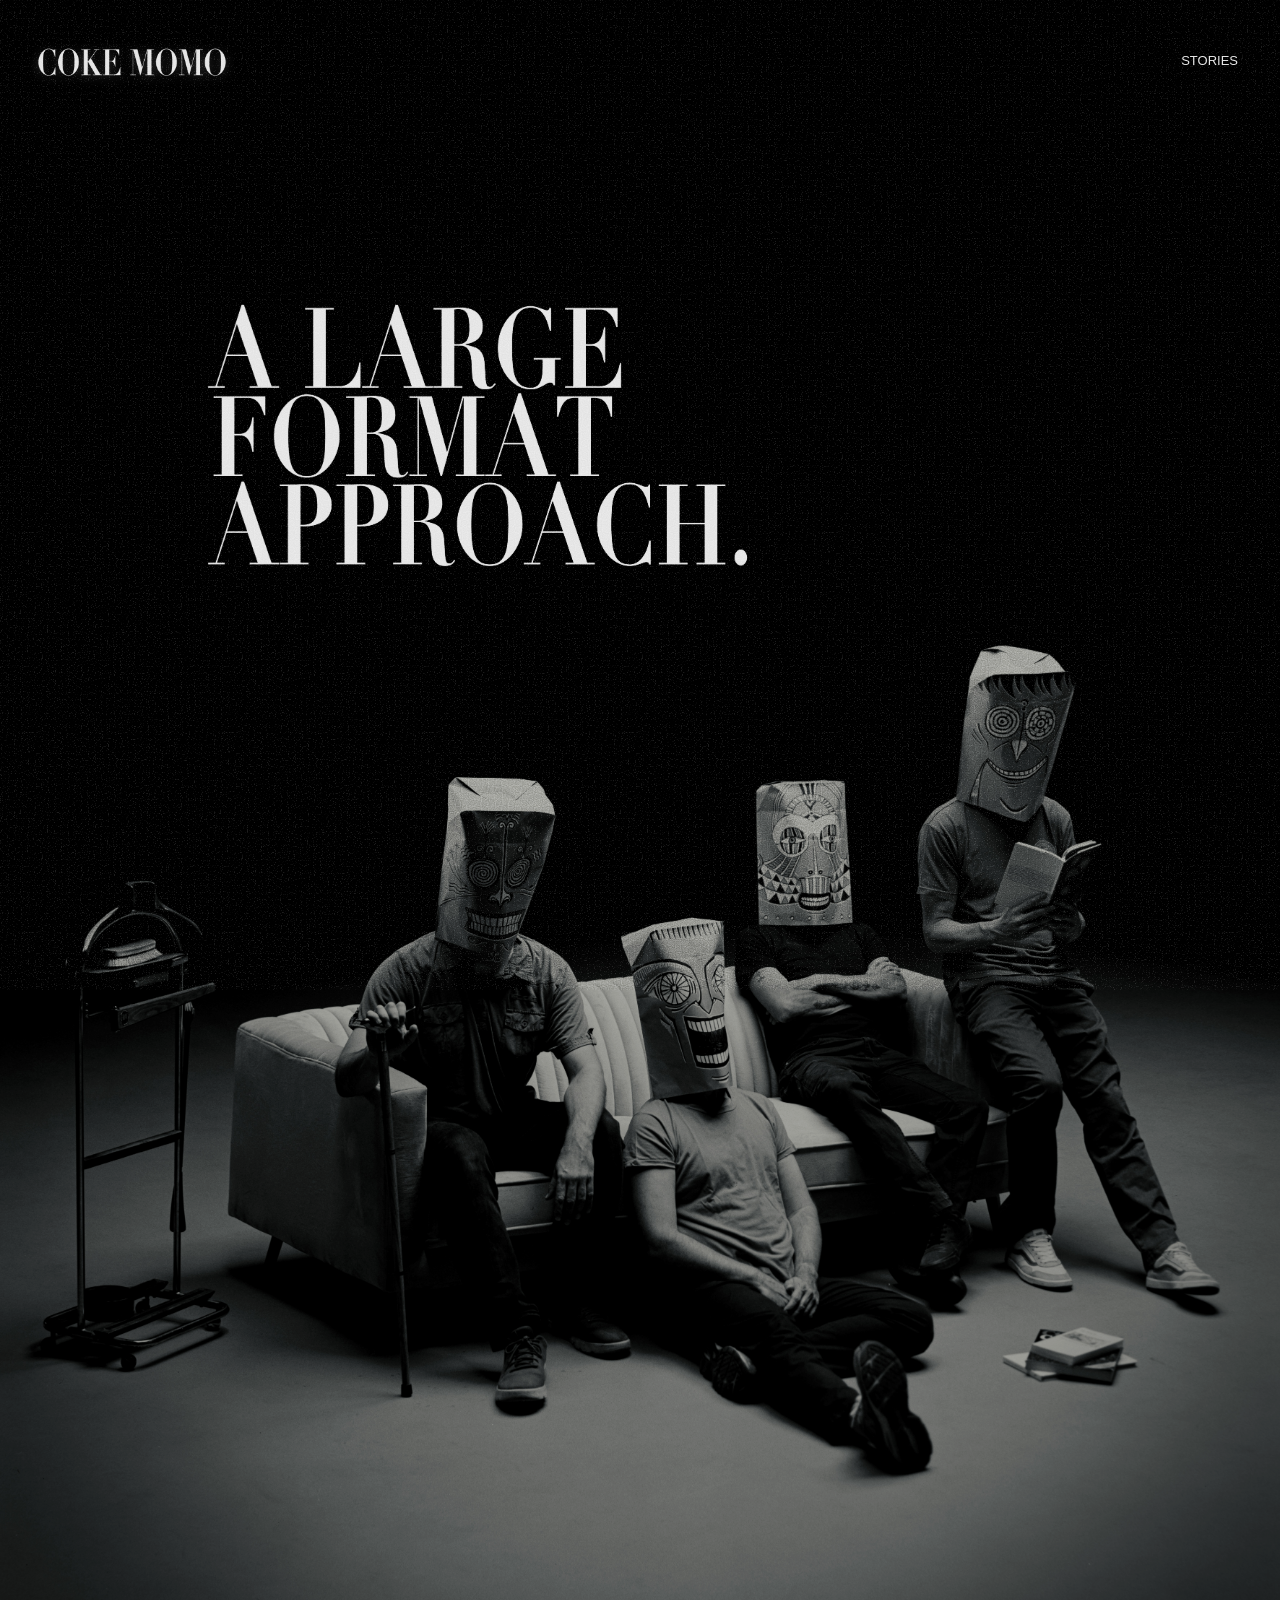
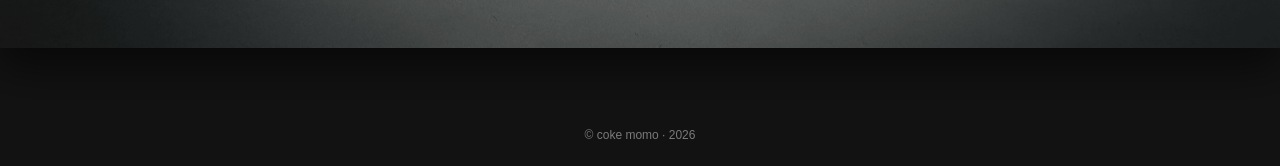
==== commit 37c1d8e5: "Anadir grano de pelicula sobre toda la web Dos capas fijas con ruido feTurbulence en SVG inline, sin" ====
--- a/index.html
+++ b/index.html
@@ -1,6 +1,14 @@
 <!doctype html>
 <html lang="es">
 <head>
+  <script async src="https://www.googletagmanager.com/gtag/js?id=G-LR7251LPSF"></script>
+  <script>
+    window.dataLayer = window.dataLayer || [];
+    function gtag(){dataLayer.push(arguments);}
+    gtag('js', new Date());
+
+    gtag('config', 'G-LR7251LPSF');
+  </script>
   <meta charset="utf-8" />
   <meta name="viewport" content="width=device-width,initial-scale=1" />
 
@@ -41,6 +49,12 @@
       --footer-padding: 48px 0 24px;
       --tile-aspect: 4 / 5;
       --wide-aspect: 16 / 9;
+
+      /* --- GRANO DE PELÍCULA --- */
+      --grain-opacity: .16;  /* grano sobre fotos y medios tonos */
+      --grain-lift: .12;     /* grano en los negros de la página */
+      --grain-tile: 200px;   /* más pequeño = grano más fino */
+      --grain-speed: .6s;    /* parpadeo del grano (0 = estático) */
     }
 
     *{ box-sizing:border-box; }
@@ -95,20 +109,19 @@
       opacity: 1;
     }
 
-    /* --- MODO STORIES (GRADIENTE NEGRO OSCURO) --- */
+    /* --- MODO STORIES (GRADIENTE NEGRO SÓLIDO ARRIBA) --- */
     header.story-mode::before {
-      /* Negro Puro */
+      /* Negro Grafito */
       background: #121212; 
       
       /* Blur para suavizar lo de atrás */
       backdrop-filter: blur(15px);
       -webkit-backdrop-filter: blur(15px);
       
-      /* MÁSCARA CORREGIDA: Sólido arriba (black), transparente abajo */
-      /* black 50% = Negro sólido hasta la mitad del header */
-      /* transparent 100% = Se desvanece al final */
-      -webkit-mask-image: linear-gradient(to bottom, black 0%, transparent 100%);
-      mask-image: linear-gradient(to bottom, black 80%, transparent 0%);
+      /* MÁSCARA CORREGIDA: Sólido arriba (black 80%), transparente solo al final */
+      /* Esto asegura que la parte superior sea oscura y legible */
+      -webkit-mask-image: linear-gradient(to bottom, black 80%, transparent 100%);
+      mask-image: linear-gradient(to bottom, black 80%, transparent 100%);
     }
 
     .header-inner{
@@ -264,6 +277,70 @@
         white-space: nowrap;
     }
     .cursor-msg.visible { opacity: 1; }
+
+    /* ===== GRANO DE PELÍCULA (SOBRE TODA LA WEB) =====
+       Dos capas, porque una sola no puede cubrir todo el rango:
+       - .grain (overlay): grano en medios tonos, respeta el contraste de las fotos.
+         Sobre un negro como #121212 el overlay se anula, así que aquí no basta.
+       - .grain-blacks (screen): solo aclara, así que es la que hace visible
+         el grano en los negros de la página. Como niebla de base de película. */
+    .grain, .grain-blacks{
+      position: fixed;
+      top: -10%; left: -10%;
+      width: 120%; height: 120%;   /* margen para el desplazamiento del parpadeo */
+      z-index: 9000;
+      pointer-events: none;
+      background-size: var(--grain-tile) var(--grain-tile);
+
+      /* El movimiento va por transform (GPU), no por background-position */
+      will-change: transform;
+      animation: grain-shift var(--grain-speed) steps(1) infinite;
+    }
+
+    /* Detalles que hacen que el grano se vea (medido en este Mac):
+       - color-interpolation-filters='sRGB': por defecto los filtros SVG trabajan
+         en linearRGB, y linear 0.5 sale a sRGB 0.735. Eso desplazaba el ruido
+         hacia claro y el overlay aclaraba la foto en vez de ser neutro.
+       - feComponentTransfer linear: feTurbulence crudo tiene una desviación de
+         solo 0.06, casi gris plano. slope=3 con intercept=(1-slope)/2 estira el
+         contraste a 0.23 manteniendo la media en 0.50, así que no toca exposición.
+       - feFuncA slope=0 intercept=1: el ruido de alfa solo velaba; con alfa fija
+         la fuerza la controla únicamente la opacidad de la capa. */
+    .grain{
+      opacity: var(--grain-opacity);
+      mix-blend-mode: overlay;
+      background-image: url("data:image/svg+xml,%3Csvg xmlns='http://www.w3.org/2000/svg' width='200' height='200'%3E%3Cfilter id='g' color-interpolation-filters='sRGB'%3E%3CfeTurbulence type='fractalNoise' baseFrequency='.85' numOctaves='1' seed='3' stitchTiles='stitch'/%3E%3CfeColorMatrix type='saturate' values='0'/%3E%3CfeComponentTransfer%3E%3CfeFuncR type='linear' slope='3' intercept='-1'/%3E%3CfeFuncG type='linear' slope='3' intercept='-1'/%3E%3CfeFuncB type='linear' slope='3' intercept='-1'/%3E%3CfeFuncA type='linear' slope='0' intercept='1'/%3E%3C/feComponentTransfer%3E%3C/filter%3E%3Crect width='200' height='200' filter='url(%23g)'/%3E%3C/svg%3E");
+    }
+
+    /* Ruido sesgado a oscuro (media 0.075) con granos claros sueltos: así el
+       screen mete grano en el negro sin lavarlo — #121212 sube solo a ~20. */
+    .grain-blacks{
+      opacity: var(--grain-lift);
+      mix-blend-mode: screen;
+      background-image: url("data:image/svg+xml,%3Csvg xmlns='http://www.w3.org/2000/svg' width='200' height='200'%3E%3Cfilter id='b' color-interpolation-filters='sRGB'%3E%3CfeTurbulence type='fractalNoise' baseFrequency='.85' numOctaves='1' seed='7' stitchTiles='stitch'/%3E%3CfeColorMatrix type='saturate' values='0'/%3E%3CfeComponentTransfer%3E%3CfeFuncR type='linear' slope='8' intercept='-4.5'/%3E%3CfeFuncG type='linear' slope='8' intercept='-4.5'/%3E%3CfeFuncB type='linear' slope='8' intercept='-4.5'/%3E%3CfeFuncA type='linear' slope='0' intercept='1'/%3E%3C/feComponentTransfer%3E%3C/filter%3E%3Crect width='200' height='200' filter='url(%23b)'/%3E%3C/svg%3E");
+
+      /* Desfasada respecto a la otra capa para que no parezca un patrón doble */
+      animation-direction: reverse;
+      animation-duration: calc(var(--grain-speed) * 1.4);
+    }
+
+    @keyframes grain-shift{
+      0%   { transform: translate3d(0, 0, 0); }
+      10%  { transform: translate3d(-2%, -4%, 0); }
+      20%  { transform: translate3d(-6%, 2%, 0); }
+      30%  { transform: translate3d(4%, -6%, 0); }
+      40%  { transform: translate3d(-2%, 6%, 0); }
+      50%  { transform: translate3d(-6%, 4%, 0); }
+      60%  { transform: translate3d(4%, 0, 0); }
+      70%  { transform: translate3d(-4%, -4%, 0); }
+      80%  { transform: translate3d(2%, 6%, 0); }
+      90%  { transform: translate3d(-6%, -2%, 0); }
+      100% { transform: translate3d(0, 0, 0); }
+    }
+
+    @media (prefers-reduced-motion: reduce){
+      .grain, .grain-blacks{ animation: none; }
+    }
 
     @media (max-width: 600px){
       :root{ --page-pad:18px; --logo-width:160px; --gap:22px; --wide-aspect: 4 / 3; --header-height: 80px; }
@@ -365,6 +442,9 @@
   </div>
 </div>
 
+<div class="grain" aria-hidden="true"></div>
+<div class="grain-blacks" aria-hidden="true"></div>
+
 <script>
   const MAX_PHOTOS = 40;
   const EXT = '.jpg';
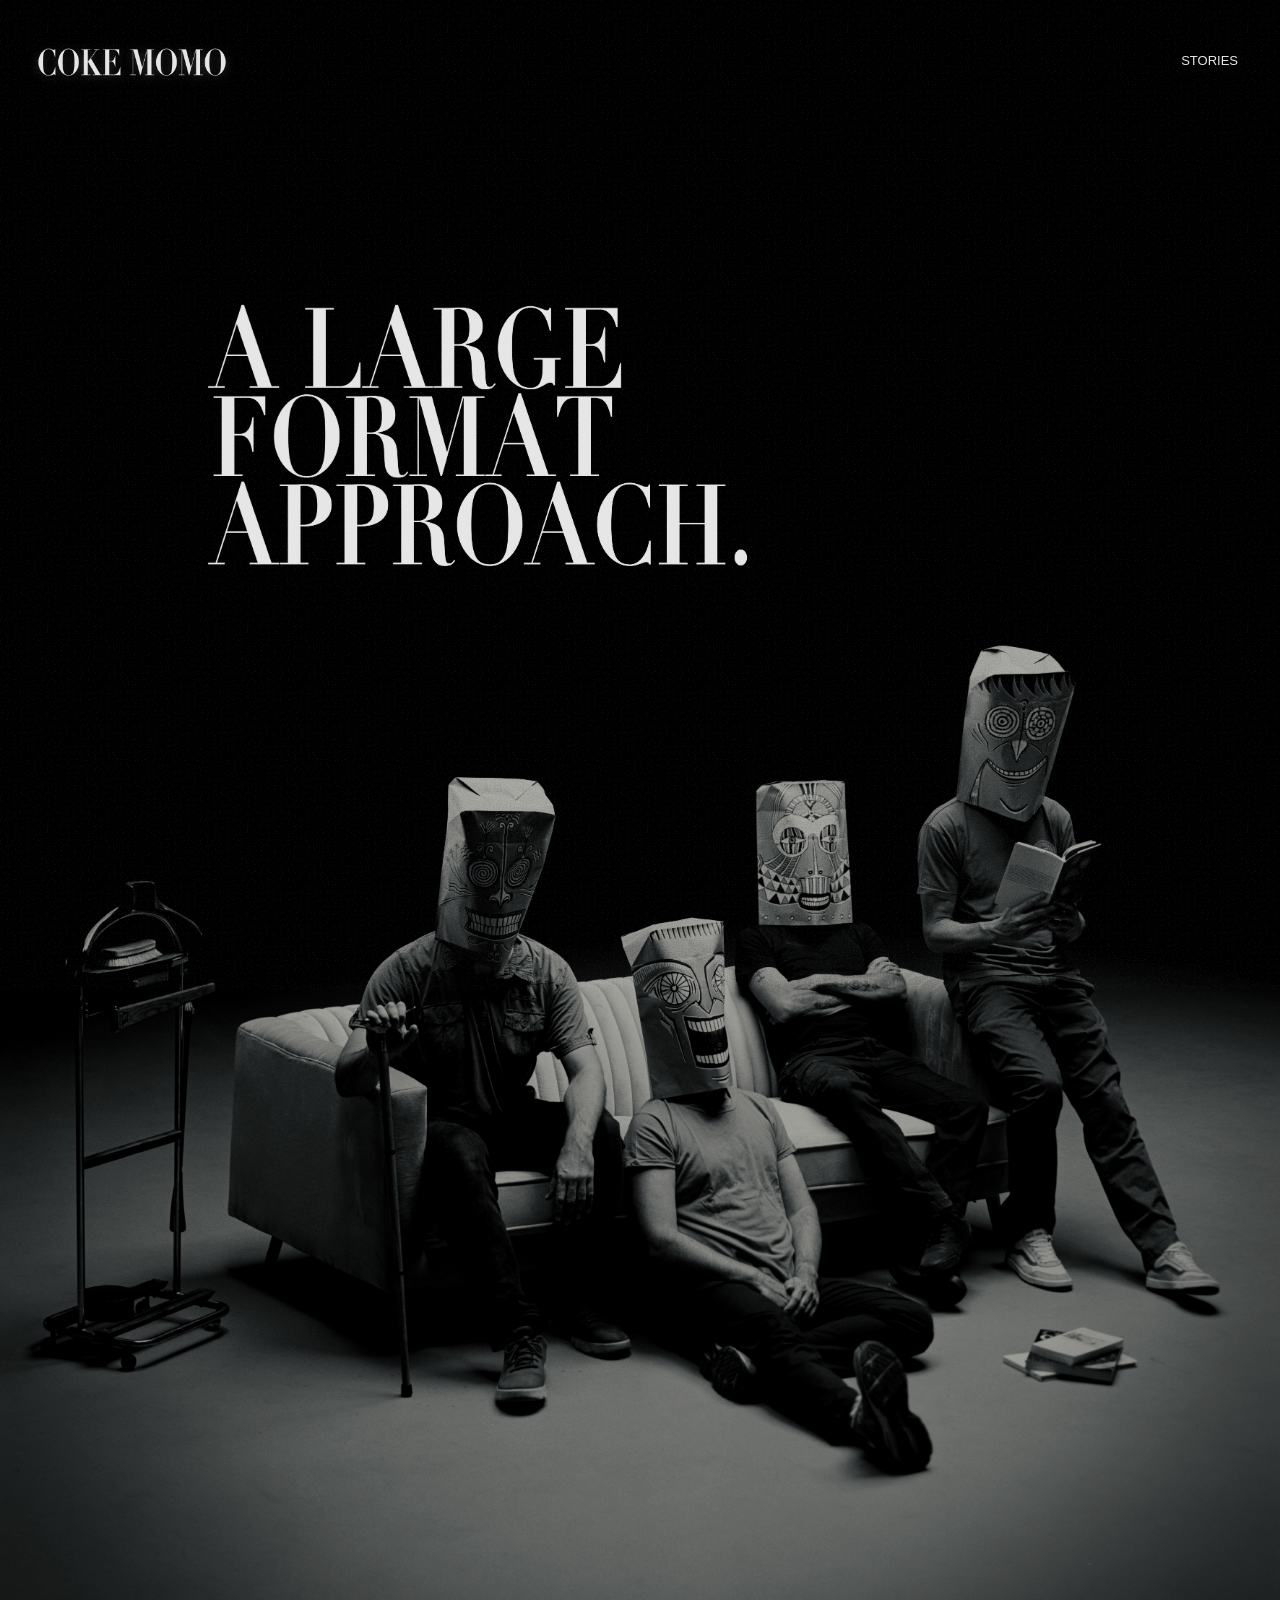
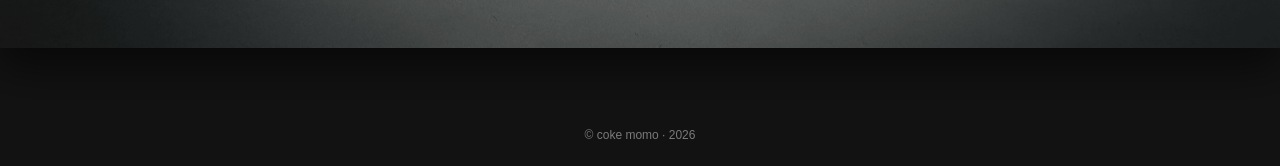
==== commit 2255a857: "Bajar a la mitad la intensidad del grano Estaba muy marcado: medido en canvas daba una desviacion de" ====
--- a/index.html
+++ b/index.html
@@ -51,8 +51,8 @@
       --wide-aspect: 16 / 9;
 
       /* --- GRANO DE PELÍCULA --- */
-      --grain-opacity: .16;  /* grano sobre fotos y medios tonos */
-      --grain-lift: .12;     /* grano en los negros de la página */
+      --grain-opacity: .08;  /* grano sobre fotos y medios tonos */
+      --grain-lift: .05;     /* grano en los negros de la página */
       --grain-tile: 200px;   /* más pequeño = grano más fino */
       --grain-speed: .6s;    /* parpadeo del grano (0 = estático) */
     }
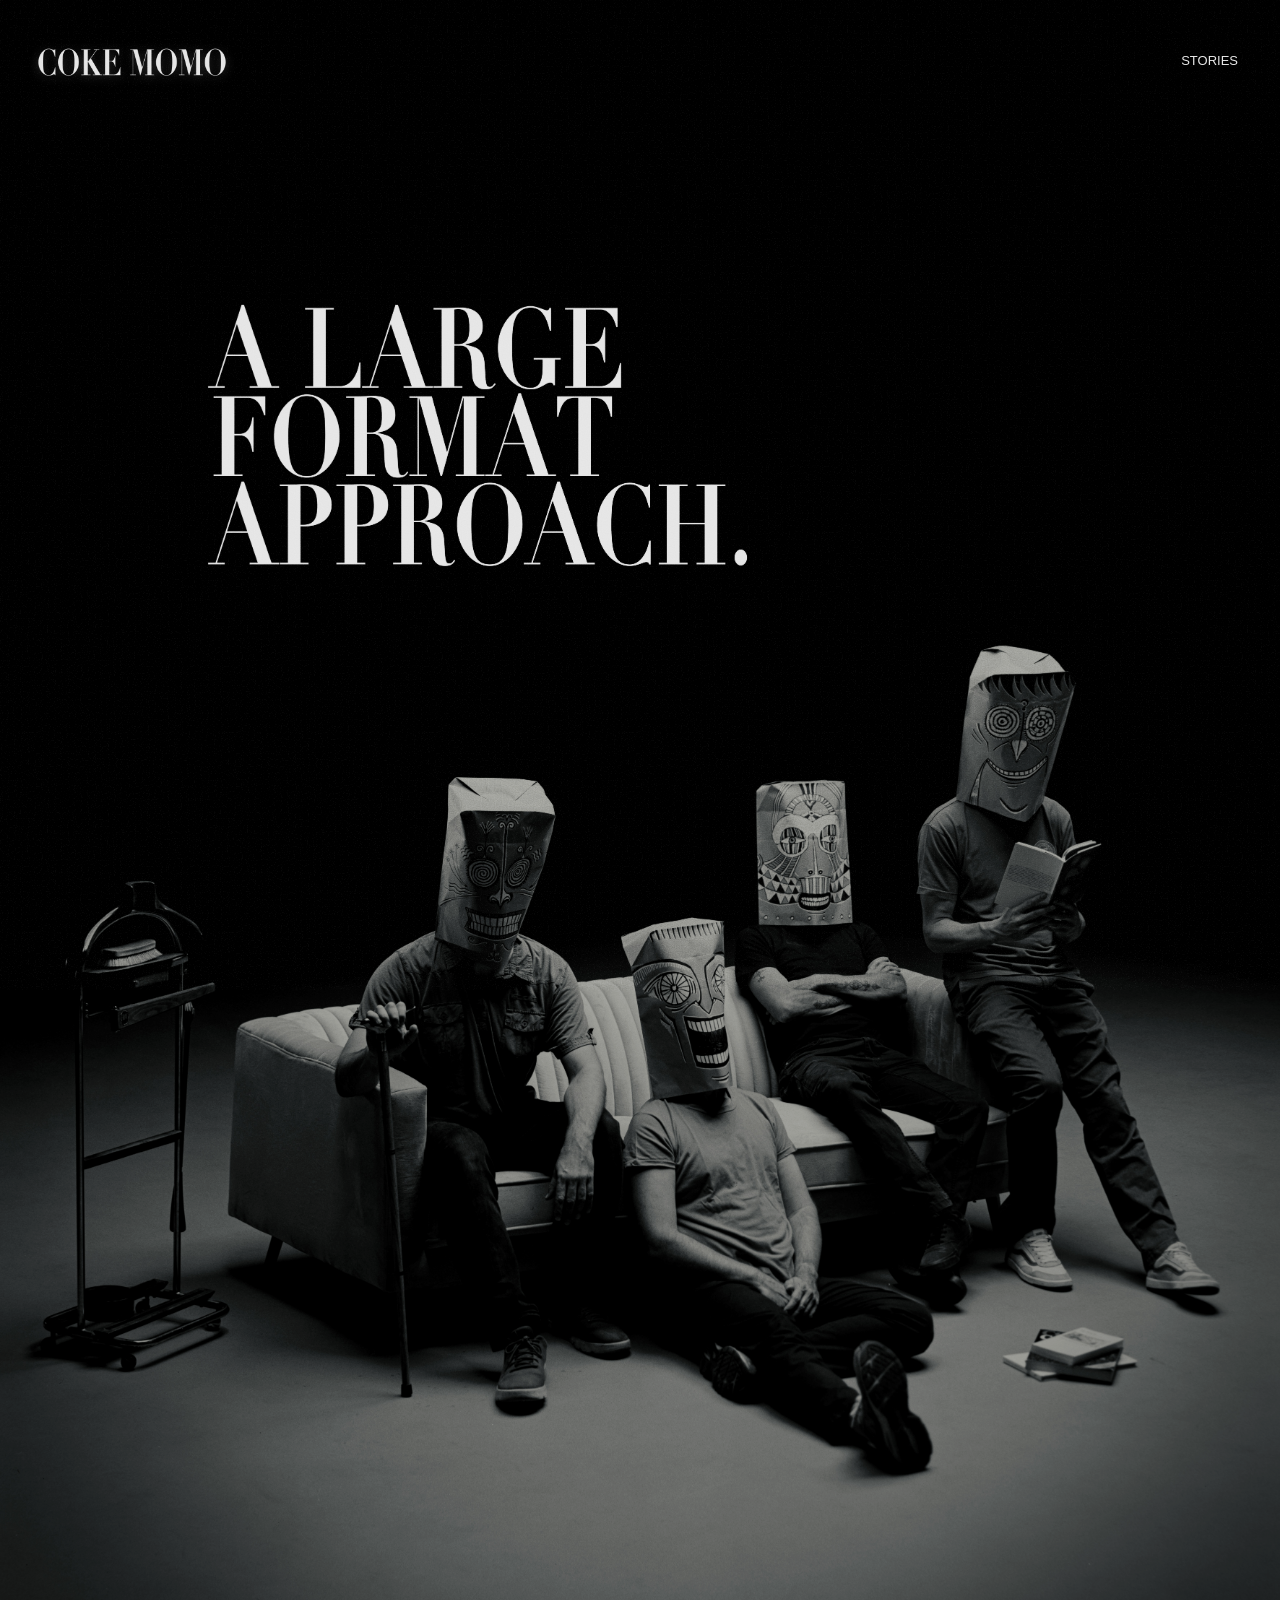
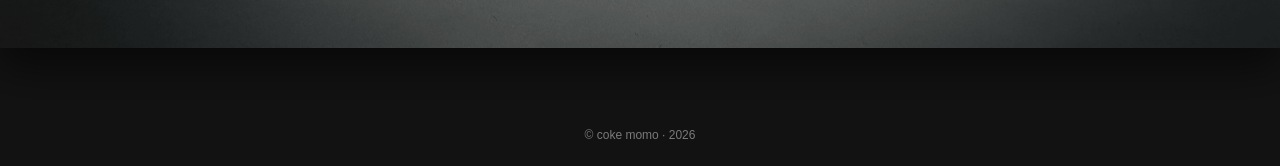
==== commit 884bac51: "Afinar el grano a un pixel fisico y bajarlo un poco mas El grano restaba definicion porque medía uno" ====
--- a/index.html
+++ b/index.html
@@ -51,9 +51,9 @@
       --wide-aspect: 16 / 9;
 
       /* --- GRANO DE PELÍCULA --- */
-      --grain-opacity: .08;  /* grano sobre fotos y medios tonos */
-      --grain-lift: .05;     /* grano en los negros de la página */
-      --grain-tile: 200px;   /* más pequeño = grano más fino */
+      --grain-opacity: .06;  /* grano sobre fotos y medios tonos */
+      --grain-lift: .035;    /* grano en los negros de la página */
+      --grain-tile: 200px;   /* = 200 / densidad de pantalla; ver @media abajo */
       --grain-speed: .6s;    /* parpadeo del grano (0 = estático) */
     }
 
@@ -325,21 +325,32 @@
     }
 
     @keyframes grain-shift{
-      0%   { transform: translate3d(0, 0, 0); }
-      10%  { transform: translate3d(-2%, -4%, 0); }
-      20%  { transform: translate3d(-6%, 2%, 0); }
-      30%  { transform: translate3d(4%, -6%, 0); }
-      40%  { transform: translate3d(-2%, 6%, 0); }
-      50%  { transform: translate3d(-6%, 4%, 0); }
-      60%  { transform: translate3d(4%, 0, 0); }
-      70%  { transform: translate3d(-4%, -4%, 0); }
-      80%  { transform: translate3d(2%, 6%, 0); }
-      90%  { transform: translate3d(-6%, -2%, 0); }
-      100% { transform: translate3d(0, 0, 0); }
+      0%   { transform: translate3d(0px, 0px, 0); }
+      10%  { transform: translate3d(-3px, -7px, 0); }
+      20%  { transform: translate3d(-8px, 3px, 0); }
+      30%  { transform: translate3d(5px, -9px, 0); }
+      40%  { transform: translate3d(-2px, 8px, 0); }
+      50%  { transform: translate3d(-9px, 5px, 0); }
+      60%  { transform: translate3d(6px, 0px, 0); }
+      70%  { transform: translate3d(-5px, -6px, 0); }
+      80%  { transform: translate3d(3px, 9px, 0); }
+      90%  { transform: translate3d(-7px, -3px, 0); }
+      100% { transform: translate3d(0px, 0px, 0); }
     }
 
     @media (prefers-reduced-motion: reduce){
       .grain, .grain-blacks{ animation: none; }
+    }
+
+    /* El grano debe medir un pixel FISICO, no uno logico: si el mosaico se
+       escala, feTurbulence produce manchas de 2 px que enmascaran el detalle
+       fino de las fotos. Medido: finura 0.99 a 200px en dpr2 frente a 1.45
+       a 100px (el techo del ruido puro por pixel es 1.41). */
+    @media (min-resolution: 2dppx){
+      :root{ --grain-tile: 100px; }
+    }
+    @media (min-resolution: 3dppx){
+      :root{ --grain-tile: 67px; }
     }
 
     @media (max-width: 600px){
